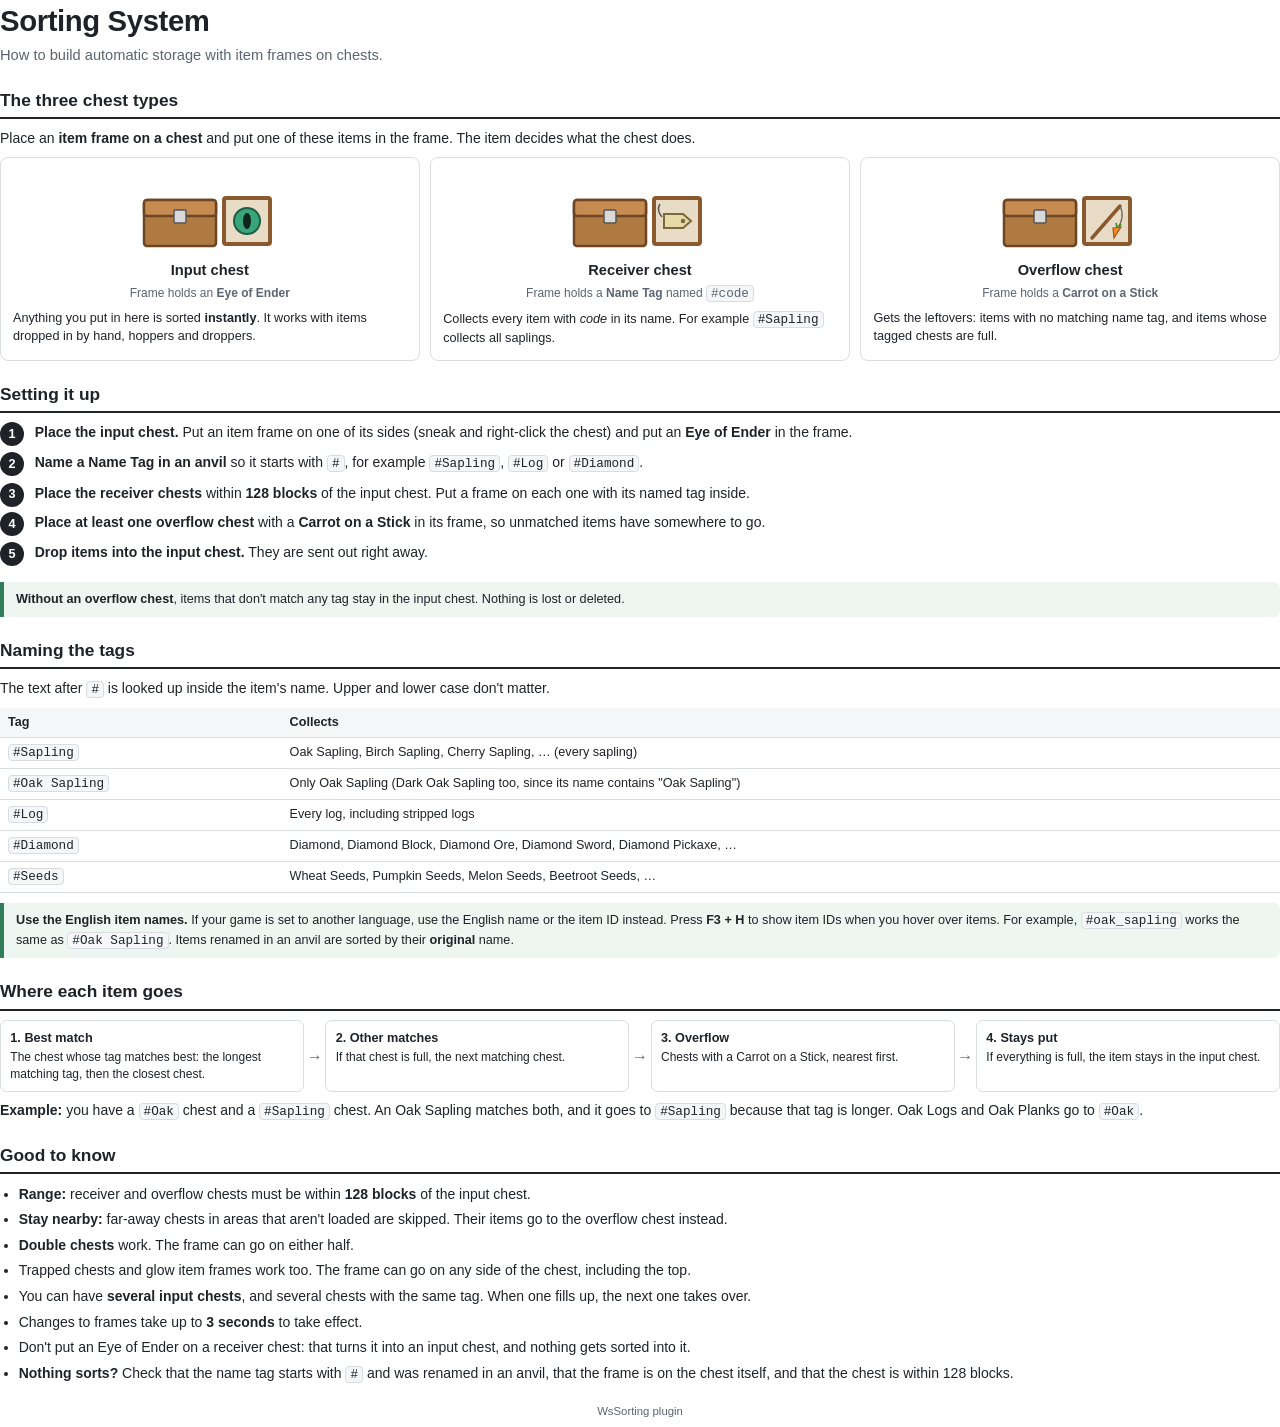
==== docs/guide.html @ a082437a "WsSorting 1.0.0 Item-frame driven chest sorter: Eye of Ender input chests, #code name-tag receivers," ====
<!DOCTYPE html>
<html lang="en">
<head>
<meta charset="utf-8">
<title>Sorting System Guide</title>
<style>
  @page { size: A4; margin: 16mm 16mm 14mm; }
  :root {
    --ink: #1f2328; --muted: #5b6470; --line: #d9dde3; --soft: #f4f6f8;
    --wood: #9a6a3a; --wood-dark: #6b4524; --accent: #2f7d5b;
  }
  * { box-sizing: border-box; }
  body { margin: 0; font: 10.5pt/1.45 "Segoe UI", Arial, sans-serif; color: var(--ink); background: #fff; }
  h1 { font-size: 22pt; margin: 0 0 2pt; letter-spacing: -0.3pt; }
  .sub { color: var(--muted); margin: 0 0 14pt; font-size: 11pt; }
  h2 { font-size: 13pt; margin: 16pt 0 7pt; padding-bottom: 3pt; border-bottom: 1.5pt solid var(--ink); }
  p { margin: 0 0 6pt; }
  code, .tag { font-family: Consolas, "Courier New", monospace; background: var(--soft); border: 0.75pt solid var(--line); border-radius: 3pt; padding: 0 3pt; font-size: 9.5pt; white-space: nowrap; }

  .roles { display: grid; grid-template-columns: repeat(3, 1fr); gap: 8pt; }
  .role { border: 0.75pt solid var(--line); border-radius: 6pt; padding: 9pt; break-inside: avoid; }
  .role svg { display: block; margin: 0 auto 6pt; }
  .role h3 { margin: 0 0 3pt; font-size: 11pt; text-align: center; }
  .role .what { text-align: center; color: var(--muted); font-size: 9pt; margin-bottom: 5pt; }
  .role p { font-size: 9.5pt; margin: 0; }

  ol.steps { margin: 0; padding: 0; list-style: none; counter-reset: s; }
  ol.steps li { counter-increment: s; position: relative; padding: 0 0 7pt 26pt; }
  ol.steps li::before { content: counter(s); position: absolute; left: 0; top: 0; width: 18pt; height: 18pt; border-radius: 50%; background: var(--ink); color: #fff; font-weight: 700; font-size: 9.5pt; display: flex; align-items: center; justify-content: center; }

  table { width: 100%; border-collapse: collapse; font-size: 9.5pt; }
  th, td { text-align: left; padding: 4pt 6pt; border-bottom: 0.75pt solid var(--line); vertical-align: top; }
  th { background: var(--soft); font-weight: 600; }

  .flow { display: flex; align-items: stretch; gap: 0; margin: 4pt 0 6pt; }
  .flow .box { flex: 1; border: 0.75pt solid var(--line); border-radius: 5pt; padding: 6pt 7pt; font-size: 9pt; background: #fff; }
  .flow .box b { display: block; font-size: 9.5pt; margin-bottom: 1pt; }
  .flow .arrow { width: 16pt; display: flex; align-items: center; justify-content: center; color: var(--muted); font-size: 12pt; }

  .note { border-left: 3pt solid var(--accent); background: #eef6f2; padding: 6pt 9pt; border-radius: 0 5pt 5pt 0; margin: 8pt 0; font-size: 9.5pt; }
  ul.tips { margin: 0; padding-left: 14pt; }
  ul.tips li { margin-bottom: 4pt; }
  .page2 { break-before: page; }
  .foot { margin-top: 14pt; color: var(--muted); font-size: 8.5pt; text-align: center; }
</style>
</head>
<body>

<svg width="0" height="0" style="position:absolute">
  <defs>
    <g id="chest">
      <rect x="4" y="30" width="72" height="46" rx="3" fill="#b07a43" stroke="#6b4524" stroke-width="2.5"/>
      <rect x="4" y="30" width="72" height="16" rx="3" fill="#c58b50" stroke="#6b4524" stroke-width="2.5"/>
      <rect x="34" y="40" width="12" height="13" rx="1.5" fill="#d9d9d9" stroke="#555" stroke-width="1.5"/>
    </g>
    <g id="frame">
      <rect x="84" y="28" width="46" height="46" rx="2" fill="#e9dcc7" stroke="#8a5a2e" stroke-width="4"/>
    </g>
  </defs>
</svg>

<h1>Sorting System</h1>
<p class="sub">How to build automatic storage with item frames on chests.</p>

<h2>The three chest types</h2>
<p>Place an <b>item frame on a chest</b> and put one of these items in the frame. The item decides what the chest does.</p>

<div class="roles">
  <div class="role">
    <svg width="140" height="82" viewBox="0 0 140 82" aria-label="Chest with Eye of Ender in a frame">
      <use href="#chest"/><use href="#frame"/>
      <circle cx="107" cy="51" r="13" fill="#3aa57a" stroke="#1d5e44" stroke-width="2"/>
      <ellipse cx="107" cy="51" rx="4" ry="8" fill="#10261c"/>
    </svg>
    <h3>Input chest</h3>
    <div class="what">Frame holds an <b>Eye of Ender</b></div>
    <p>Anything you put in here is sorted <b>instantly</b>. It works with items dropped in by hand, hoppers and droppers.</p>
  </div>
  <div class="role">
    <svg width="140" height="82" viewBox="0 0 140 82" aria-label="Chest with a name tag in a frame">
      <use href="#chest"/><use href="#frame"/>
      <path d="M94 44 L113 44 L121 51 L113 58 L94 58 Z" fill="#e8d9a8" stroke="#7a6a3a" stroke-width="2"/>
      <circle cx="113" cy="51" r="2.2" fill="#7a6a3a"/>
      <path d="M92 47 Q86 40 90 34" fill="none" stroke="#555" stroke-width="1.5"/>
    </svg>
    <h3>Receiver chest</h3>
    <div class="what">Frame holds a <b>Name Tag</b> named <span class="tag">#code</span></div>
    <p>Collects every item with <i>code</i> in its name. For example <span class="tag">#Sapling</span> collects all saplings.</p>
  </div>
  <div class="role">
    <svg width="140" height="82" viewBox="0 0 140 82" aria-label="Chest with a Carrot on a Stick in a frame">
      <use href="#chest"/><use href="#frame"/>
      <line x1="92" y1="68" x2="120" y2="36" stroke="#8a5a2e" stroke-width="3.5" stroke-linecap="round"/>
      <path d="M120 36 Q126 48 116 60" fill="none" stroke="#666" stroke-width="1.2"/>
      <path d="M113 58 L121 57 L114 68 Z" fill="#f08a24" stroke="#a4540f" stroke-width="1.2"/>
      <path d="M117 57 L116 53 M119 57 L121 54" stroke="#3a8a2a" stroke-width="1.6"/>
    </svg>
    <h3>Overflow chest</h3>
    <div class="what">Frame holds a <b>Carrot on a Stick</b></div>
    <p>Gets the leftovers: items with no matching name tag, and items whose tagged chests are full.</p>
  </div>
</div>

<h2>Setting it up</h2>
<ol class="steps">
  <li><b>Place the input chest.</b> Put an item frame on one of its sides (sneak and right-click the chest) and put an <b>Eye of Ender</b> in the frame.</li>
  <li><b>Name a Name Tag in an anvil</b> so it starts with <span class="tag">#</span>, for example <span class="tag">#Sapling</span>, <span class="tag">#Log</span> or <span class="tag">#Diamond</span>.</li>
  <li><b>Place the receiver chests</b> within <b>128 blocks</b> of the input chest. Put a frame on each one with its named tag inside.</li>
  <li><b>Place at least one overflow chest</b> with a <b>Carrot on a Stick</b> in its frame, so unmatched items have somewhere to go.</li>
  <li><b>Drop items into the input chest.</b> They are sent out right away.</li>
</ol>

<div class="note"><b>Without an overflow chest</b>, items that don't match any tag stay in the input chest. Nothing is lost or deleted.</div>

<div class="page2"></div>

<h2>Naming the tags</h2>
<p>The text after <span class="tag">#</span> is looked up inside the item's name. Upper and lower case don't matter.</p>
<table>
  <tr><th style="width:22%">Tag</th><th>Collects</th></tr>
  <tr><td><span class="tag">#Sapling</span></td><td>Oak Sapling, Birch Sapling, Cherry Sapling, … (every sapling)</td></tr>
  <tr><td><span class="tag">#Oak Sapling</span></td><td>Only Oak Sapling (Dark Oak Sapling too, since its name contains "Oak Sapling")</td></tr>
  <tr><td><span class="tag">#Log</span></td><td>Every log, including stripped logs</td></tr>
  <tr><td><span class="tag">#Diamond</span></td><td>Diamond, Diamond Block, Diamond Ore, Diamond Sword, Diamond Pickaxe, …</td></tr>
  <tr><td><span class="tag">#Seeds</span></td><td>Wheat Seeds, Pumpkin Seeds, Melon Seeds, Beetroot Seeds, …</td></tr>
</table>

<div class="note">
  <b>Use the English item names.</b> If your game is set to another language, use the English name or the item ID instead.
  Press <b>F3 + H</b> to show item IDs when you hover over items. For example, <span class="tag">#oak_sapling</span> works the same as <span class="tag">#Oak Sapling</span>.
  Items renamed in an anvil are sorted by their <b>original</b> name.
</div>

<h2>Where each item goes</h2>
<div class="flow">
  <div class="box"><b>1. Best match</b>The chest whose tag matches best: the longest matching tag, then the closest chest.</div>
  <div class="arrow">&#8594;</div>
  <div class="box"><b>2. Other matches</b>If that chest is full, the next matching chest.</div>
  <div class="arrow">&#8594;</div>
  <div class="box"><b>3. Overflow</b>Chests with a Carrot on a Stick, nearest first.</div>
  <div class="arrow">&#8594;</div>
  <div class="box"><b>4. Stays put</b>If everything is full, the item stays in the input chest.</div>
</div>
<p><b>Example:</b> you have a <span class="tag">#Oak</span> chest and a <span class="tag">#Sapling</span> chest. An Oak Sapling matches both, and it goes to <span class="tag">#Sapling</span> because that tag is longer. Oak Logs and Oak Planks go to <span class="tag">#Oak</span>.</p>

<h2>Good to know</h2>
<ul class="tips">
  <li><b>Range:</b> receiver and overflow chests must be within <b>128 blocks</b> of the input chest.</li>
  <li><b>Stay nearby:</b> far-away chests in areas that aren't loaded are skipped. Their items go to the overflow chest instead.</li>
  <li><b>Double chests</b> work. The frame can go on either half.</li>
  <li>Trapped chests and glow item frames work too. The frame can go on any side of the chest, including the top.</li>
  <li>You can have <b>several input chests</b>, and several chests with the same tag. When one fills up, the next one takes over.</li>
  <li>Changes to frames take up to <b>3 seconds</b> to take effect.</li>
  <li>Don't put an Eye of Ender on a receiver chest: that turns it into an input chest, and nothing gets sorted into it.</li>
  <li><b>Nothing sorts?</b> Check that the name tag starts with <span class="tag">#</span> and was renamed in an anvil, that the frame is on the chest itself, and that the chest is within 128 blocks.</li>
</ul>

<p class="foot">WsSorting plugin</p>
</body>
</html>
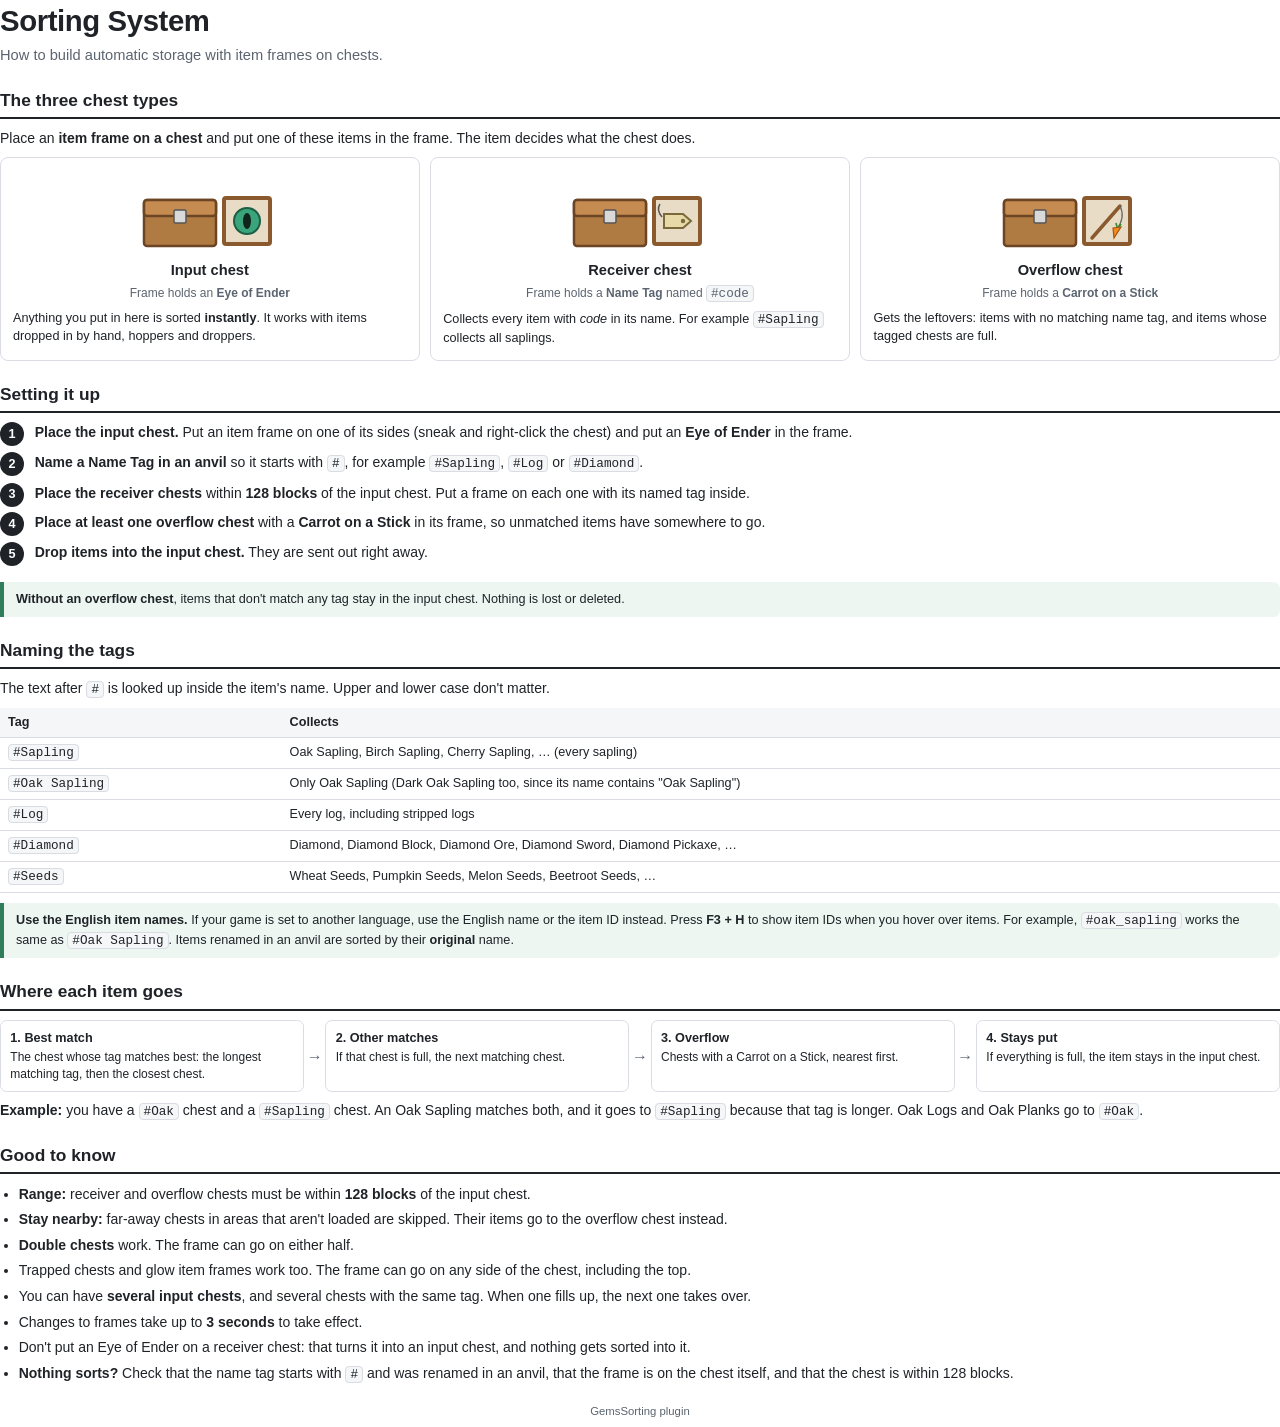
==== commit 311dfc3c: "Rename WsSorting to GemsSorting and document it in the README Rename the plugin, package, main class" ====
--- a/docs/guide.html
+++ b/docs/guide.html
@@ -155,6 +155,6 @@
   <li><b>Nothing sorts?</b> Check that the name tag starts with <span class="tag">#</span> and was renamed in an anvil, that the frame is on the chest itself, and that the chest is within 128 blocks.</li>
 </ul>
 
-<p class="foot">WsSorting plugin</p>
+<p class="foot">GemsSorting plugin</p>
 </body>
 </html>
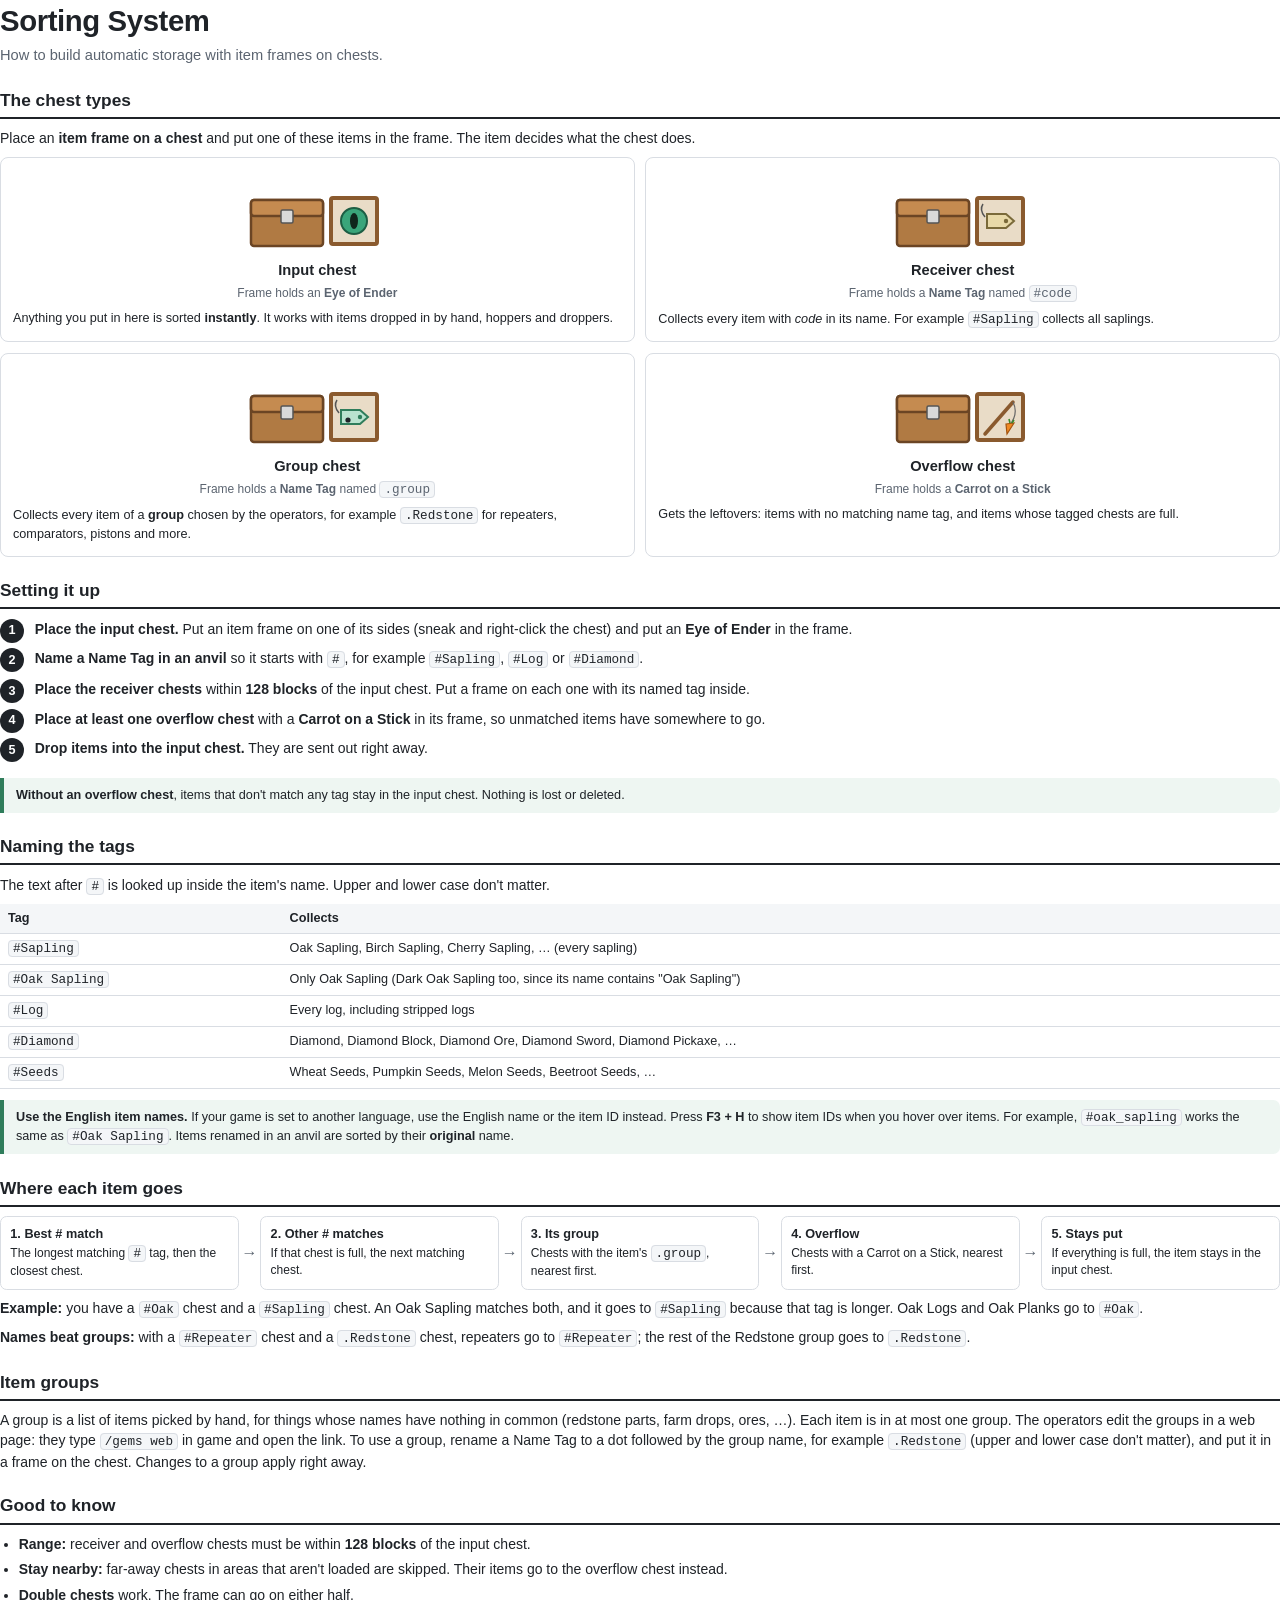
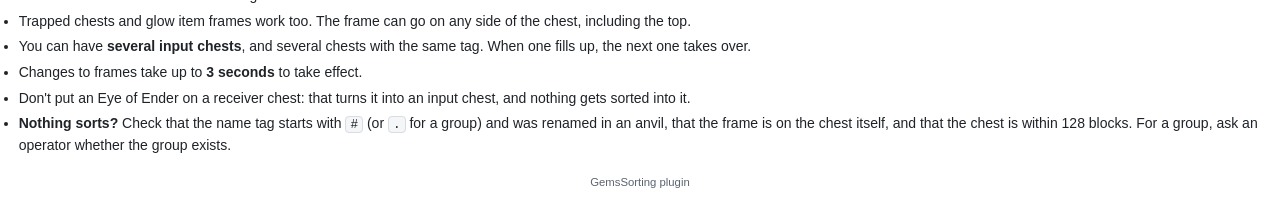
==== commit 3165fcce: "Release 1.1.0: item groups and web editor Add ".group" name tags: a chest collects the items of a gr" ====
--- a/docs/guide.html
+++ b/docs/guide.html
@@ -17,7 +17,7 @@
   p { margin: 0 0 6pt; }
   code, .tag { font-family: Consolas, "Courier New", monospace; background: var(--soft); border: 0.75pt solid var(--line); border-radius: 3pt; padding: 0 3pt; font-size: 9.5pt; white-space: nowrap; }
 
-  .roles { display: grid; grid-template-columns: repeat(3, 1fr); gap: 8pt; }
+  .roles { display: grid; grid-template-columns: repeat(2, 1fr); gap: 8pt; }
   .role { border: 0.75pt solid var(--line); border-radius: 6pt; padding: 9pt; break-inside: avoid; }
   .role svg { display: block; margin: 0 auto 6pt; }
   .role h3 { margin: 0 0 3pt; font-size: 11pt; text-align: center; }
@@ -62,7 +62,7 @@
 <h1>Sorting System</h1>
 <p class="sub">How to build automatic storage with item frames on chests.</p>
 
-<h2>The three chest types</h2>
+<h2>The chest types</h2>
 <p>Place an <b>item frame on a chest</b> and put one of these items in the frame. The item decides what the chest does.</p>
 
 <div class="roles">
@@ -86,6 +86,18 @@
     <h3>Receiver chest</h3>
     <div class="what">Frame holds a <b>Name Tag</b> named <span class="tag">#code</span></div>
     <p>Collects every item with <i>code</i> in its name. For example <span class="tag">#Sapling</span> collects all saplings.</p>
+  </div>
+  <div class="role">
+    <svg width="140" height="82" viewBox="0 0 140 82" aria-label="Chest with a .group name tag in a frame">
+      <use href="#chest"/><use href="#frame"/>
+      <path d="M94 44 L113 44 L121 51 L113 58 L94 58 Z" fill="#b9e3cf" stroke="#2f7d5b" stroke-width="2"/>
+      <circle cx="113" cy="51" r="2.2" fill="#2f7d5b"/>
+      <circle cx="101" cy="54" r="2.6" fill="#1f2328"/>
+      <path d="M92 47 Q86 40 90 34" fill="none" stroke="#555" stroke-width="1.5"/>
+    </svg>
+    <h3>Group chest</h3>
+    <div class="what">Frame holds a <b>Name Tag</b> named <span class="tag">.group</span></div>
+    <p>Collects every item of a <b>group</b> chosen by the operators, for example <span class="tag">.Redstone</span> for repeaters, comparators, pistons and more.</p>
   </div>
   <div class="role">
     <svg width="140" height="82" viewBox="0 0 140 82" aria-label="Chest with a Carrot on a Stick in a frame">
@@ -133,15 +145,21 @@
 
 <h2>Where each item goes</h2>
 <div class="flow">
-  <div class="box"><b>1. Best match</b>The chest whose tag matches best: the longest matching tag, then the closest chest.</div>
+  <div class="box"><b>1. Best # match</b>The longest matching <span class="tag">#</span> tag, then the closest chest.</div>
   <div class="arrow">&#8594;</div>
-  <div class="box"><b>2. Other matches</b>If that chest is full, the next matching chest.</div>
+  <div class="box"><b>2. Other # matches</b>If that chest is full, the next matching chest.</div>
   <div class="arrow">&#8594;</div>
-  <div class="box"><b>3. Overflow</b>Chests with a Carrot on a Stick, nearest first.</div>
+  <div class="box"><b>3. Its group</b>Chests with the item's <span class="tag">.group</span>, nearest first.</div>
   <div class="arrow">&#8594;</div>
-  <div class="box"><b>4. Stays put</b>If everything is full, the item stays in the input chest.</div>
+  <div class="box"><b>4. Overflow</b>Chests with a Carrot on a Stick, nearest first.</div>
+  <div class="arrow">&#8594;</div>
+  <div class="box"><b>5. Stays put</b>If everything is full, the item stays in the input chest.</div>
 </div>
 <p><b>Example:</b> you have a <span class="tag">#Oak</span> chest and a <span class="tag">#Sapling</span> chest. An Oak Sapling matches both, and it goes to <span class="tag">#Sapling</span> because that tag is longer. Oak Logs and Oak Planks go to <span class="tag">#Oak</span>.</p>
+<p><b>Names beat groups:</b> with a <span class="tag">#Repeater</span> chest and a <span class="tag">.Redstone</span> chest, repeaters go to <span class="tag">#Repeater</span>; the rest of the Redstone group goes to <span class="tag">.Redstone</span>.</p>
+
+<h2>Item groups</h2>
+<p>A group is a list of items picked by hand, for things whose names have nothing in common (redstone parts, farm drops, ores, …). Each item is in at most one group. The operators edit the groups in a web page: they type <span class="tag">/gems web</span> in game and open the link. To use a group, rename a Name Tag to a dot followed by the group name, for example <span class="tag">.Redstone</span> (upper and lower case don't matter), and put it in a frame on the chest. Changes to a group apply right away.</p>
 
 <h2>Good to know</h2>
 <ul class="tips">
@@ -152,7 +170,7 @@
   <li>You can have <b>several input chests</b>, and several chests with the same tag. When one fills up, the next one takes over.</li>
   <li>Changes to frames take up to <b>3 seconds</b> to take effect.</li>
   <li>Don't put an Eye of Ender on a receiver chest: that turns it into an input chest, and nothing gets sorted into it.</li>
-  <li><b>Nothing sorts?</b> Check that the name tag starts with <span class="tag">#</span> and was renamed in an anvil, that the frame is on the chest itself, and that the chest is within 128 blocks.</li>
+  <li><b>Nothing sorts?</b> Check that the name tag starts with <span class="tag">#</span> (or <span class="tag">.</span> for a group) and was renamed in an anvil, that the frame is on the chest itself, and that the chest is within 128 blocks. For a group, ask an operator whether the group exists.</li>
 </ul>
 
 <p class="foot">GemsSorting plugin</p>
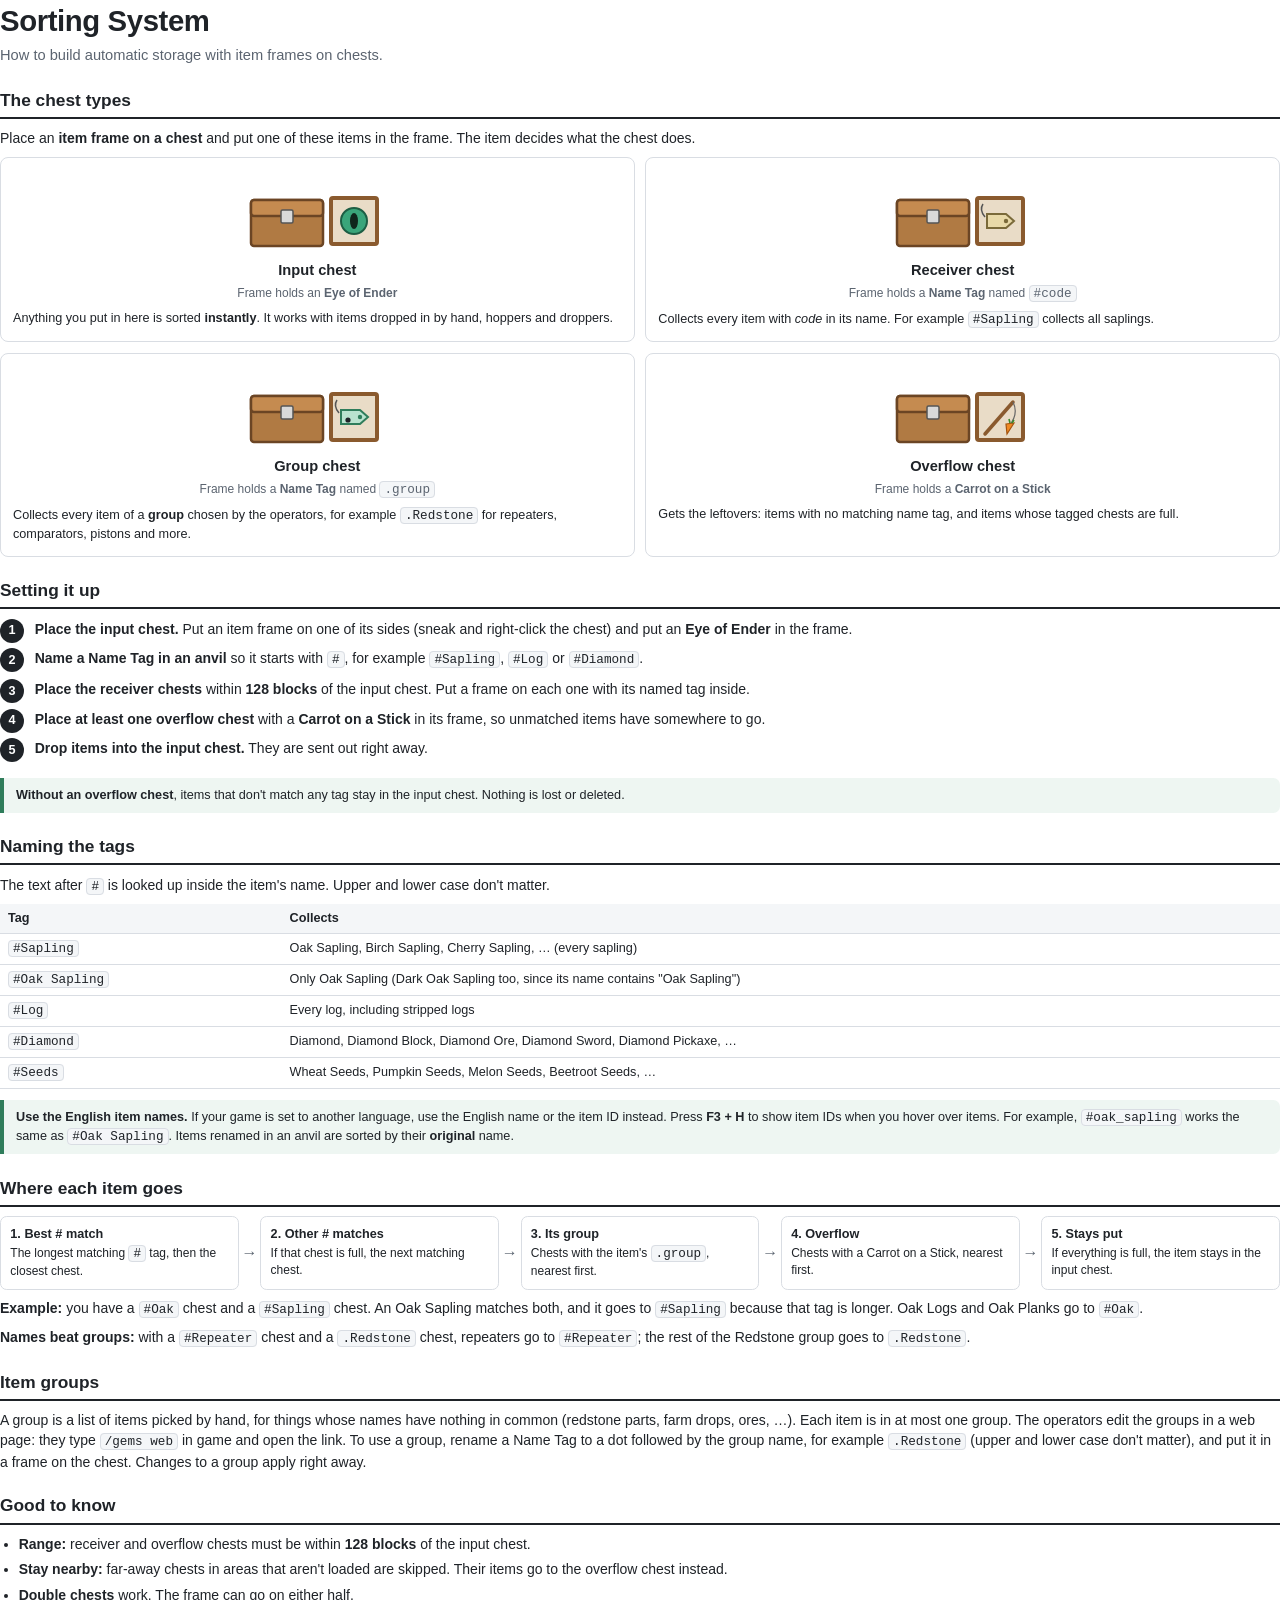
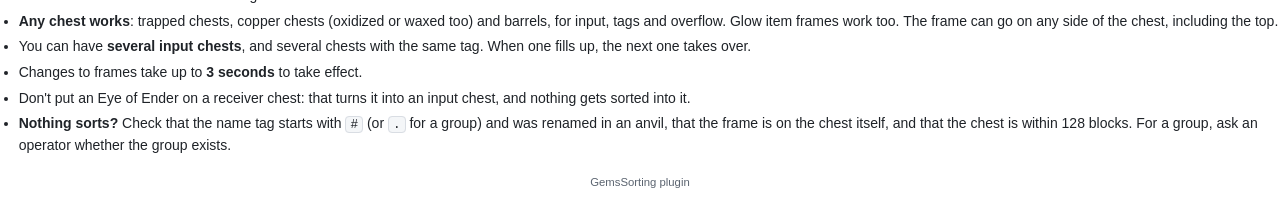
==== commit 5a0c64c6: "Release 1.2.0: copper chests and barrels, group search Treat every chest type (normal, trapped, copp" ====
--- a/docs/guide.html
+++ b/docs/guide.html
@@ -166,7 +166,7 @@
   <li><b>Range:</b> receiver and overflow chests must be within <b>128 blocks</b> of the input chest.</li>
   <li><b>Stay nearby:</b> far-away chests in areas that aren't loaded are skipped. Their items go to the overflow chest instead.</li>
   <li><b>Double chests</b> work. The frame can go on either half.</li>
-  <li>Trapped chests and glow item frames work too. The frame can go on any side of the chest, including the top.</li>
+  <li><b>Any chest works</b>: trapped chests, copper chests (oxidized or waxed too) and barrels, for input, tags and overflow. Glow item frames work too. The frame can go on any side of the chest, including the top.</li>
   <li>You can have <b>several input chests</b>, and several chests with the same tag. When one fills up, the next one takes over.</li>
   <li>Changes to frames take up to <b>3 seconds</b> to take effect.</li>
   <li>Don't put an Eye of Ender on a receiver chest: that turns it into an input chest, and nothing gets sorted into it.</li>
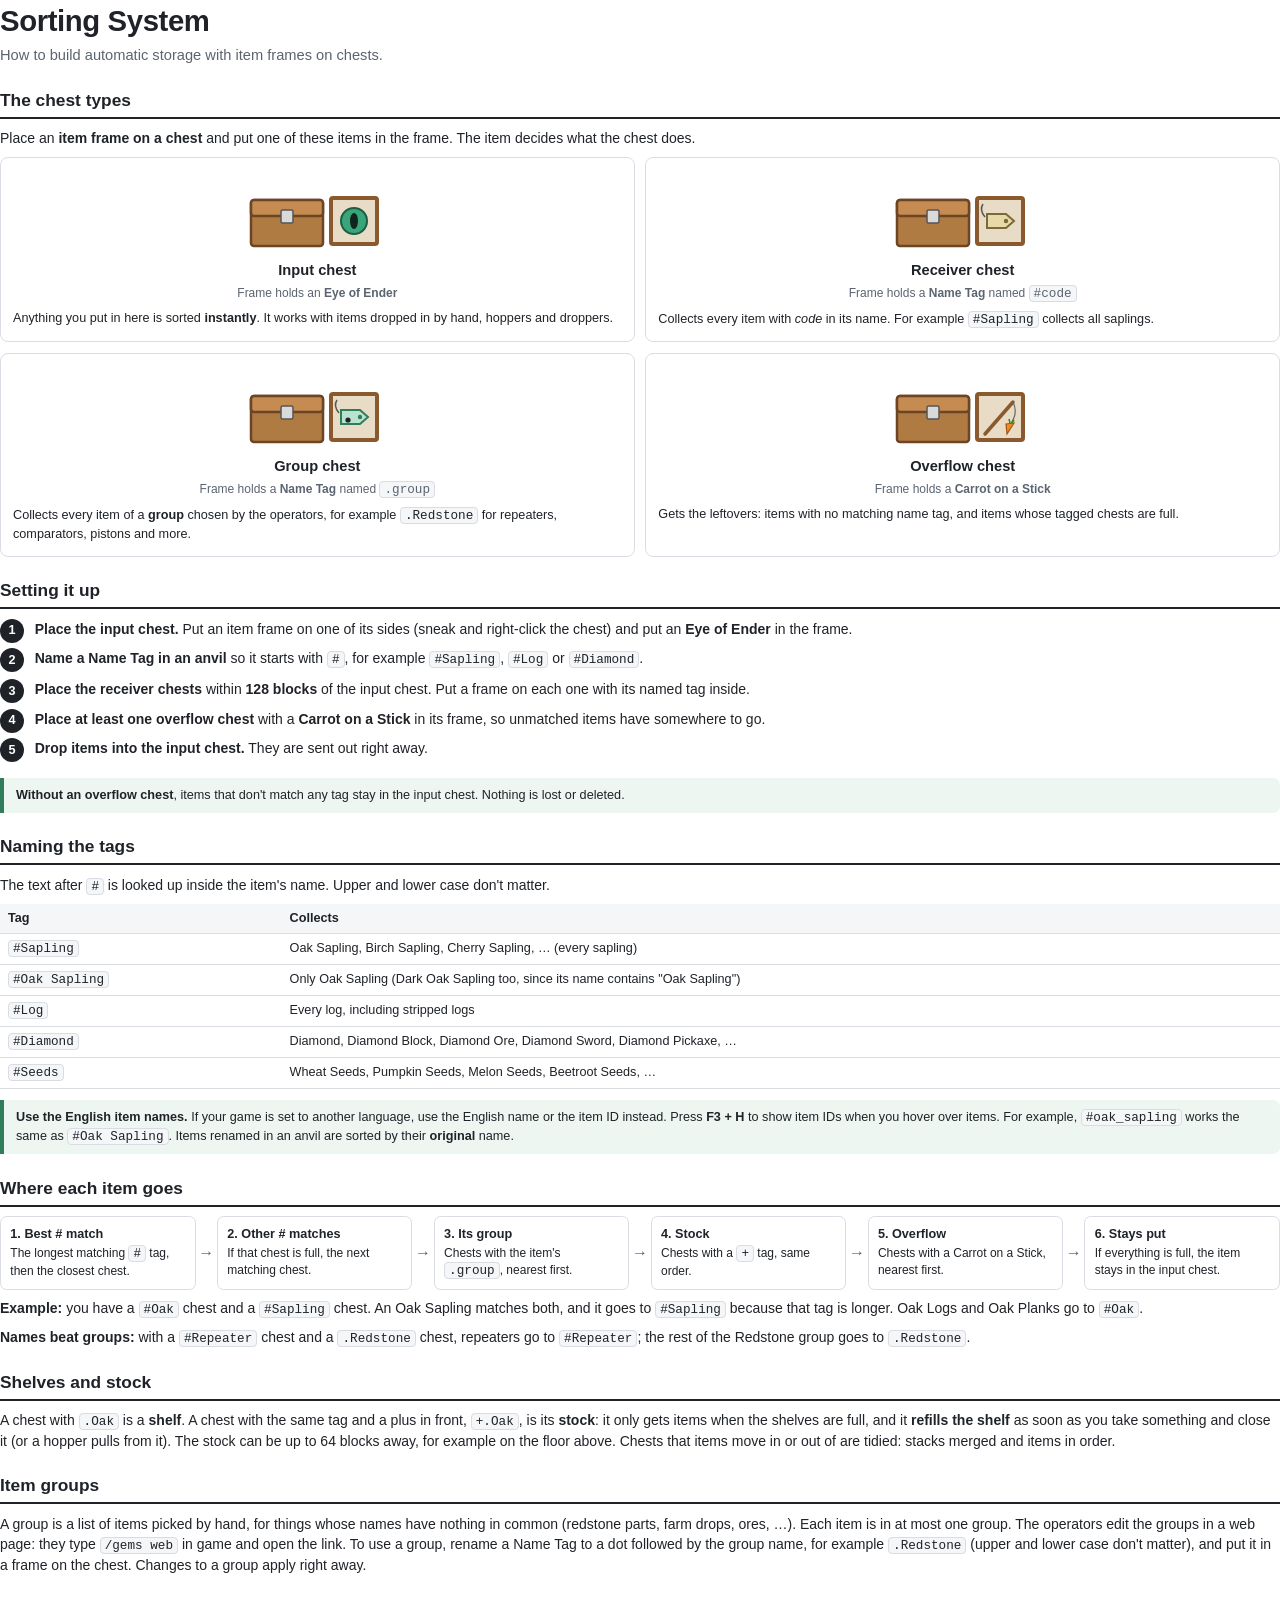
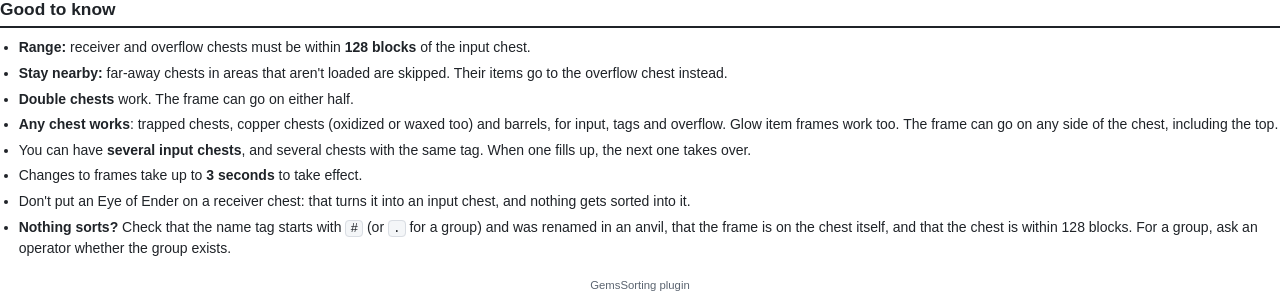
==== commit e524a8eb: "Release 1.3.0: stock chests that refill shelves, tidy chests A tag with "+" in front marks stock for" ====
--- a/docs/guide.html
+++ b/docs/guide.html
@@ -151,12 +151,17 @@
   <div class="arrow">&#8594;</div>
   <div class="box"><b>3. Its group</b>Chests with the item's <span class="tag">.group</span>, nearest first.</div>
   <div class="arrow">&#8594;</div>
-  <div class="box"><b>4. Overflow</b>Chests with a Carrot on a Stick, nearest first.</div>
+  <div class="box"><b>4. Stock</b>Chests with a <span class="tag">+</span> tag, same order.</div>
   <div class="arrow">&#8594;</div>
-  <div class="box"><b>5. Stays put</b>If everything is full, the item stays in the input chest.</div>
+  <div class="box"><b>5. Overflow</b>Chests with a Carrot on a Stick, nearest first.</div>
+  <div class="arrow">&#8594;</div>
+  <div class="box"><b>6. Stays put</b>If everything is full, the item stays in the input chest.</div>
 </div>
 <p><b>Example:</b> you have a <span class="tag">#Oak</span> chest and a <span class="tag">#Sapling</span> chest. An Oak Sapling matches both, and it goes to <span class="tag">#Sapling</span> because that tag is longer. Oak Logs and Oak Planks go to <span class="tag">#Oak</span>.</p>
 <p><b>Names beat groups:</b> with a <span class="tag">#Repeater</span> chest and a <span class="tag">.Redstone</span> chest, repeaters go to <span class="tag">#Repeater</span>; the rest of the Redstone group goes to <span class="tag">.Redstone</span>.</p>
+
+<h2>Shelves and stock</h2>
+<p>A chest with <span class="tag">.Oak</span> is a <b>shelf</b>. A chest with the same tag and a plus in front, <span class="tag">+.Oak</span>, is its <b>stock</b>: it only gets items when the shelves are full, and it <b>refills the shelf</b> as soon as you take something and close it (or a hopper pulls from it). The stock can be up to 64 blocks away, for example on the floor above. Chests that items move in or out of are tidied: stacks merged and items in order.</p>
 
 <h2>Item groups</h2>
 <p>A group is a list of items picked by hand, for things whose names have nothing in common (redstone parts, farm drops, ores, …). Each item is in at most one group. The operators edit the groups in a web page: they type <span class="tag">/gems web</span> in game and open the link. To use a group, rename a Name Tag to a dot followed by the group name, for example <span class="tag">.Redstone</span> (upper and lower case don't matter), and put it in a frame on the chest. Changes to a group apply right away.</p>
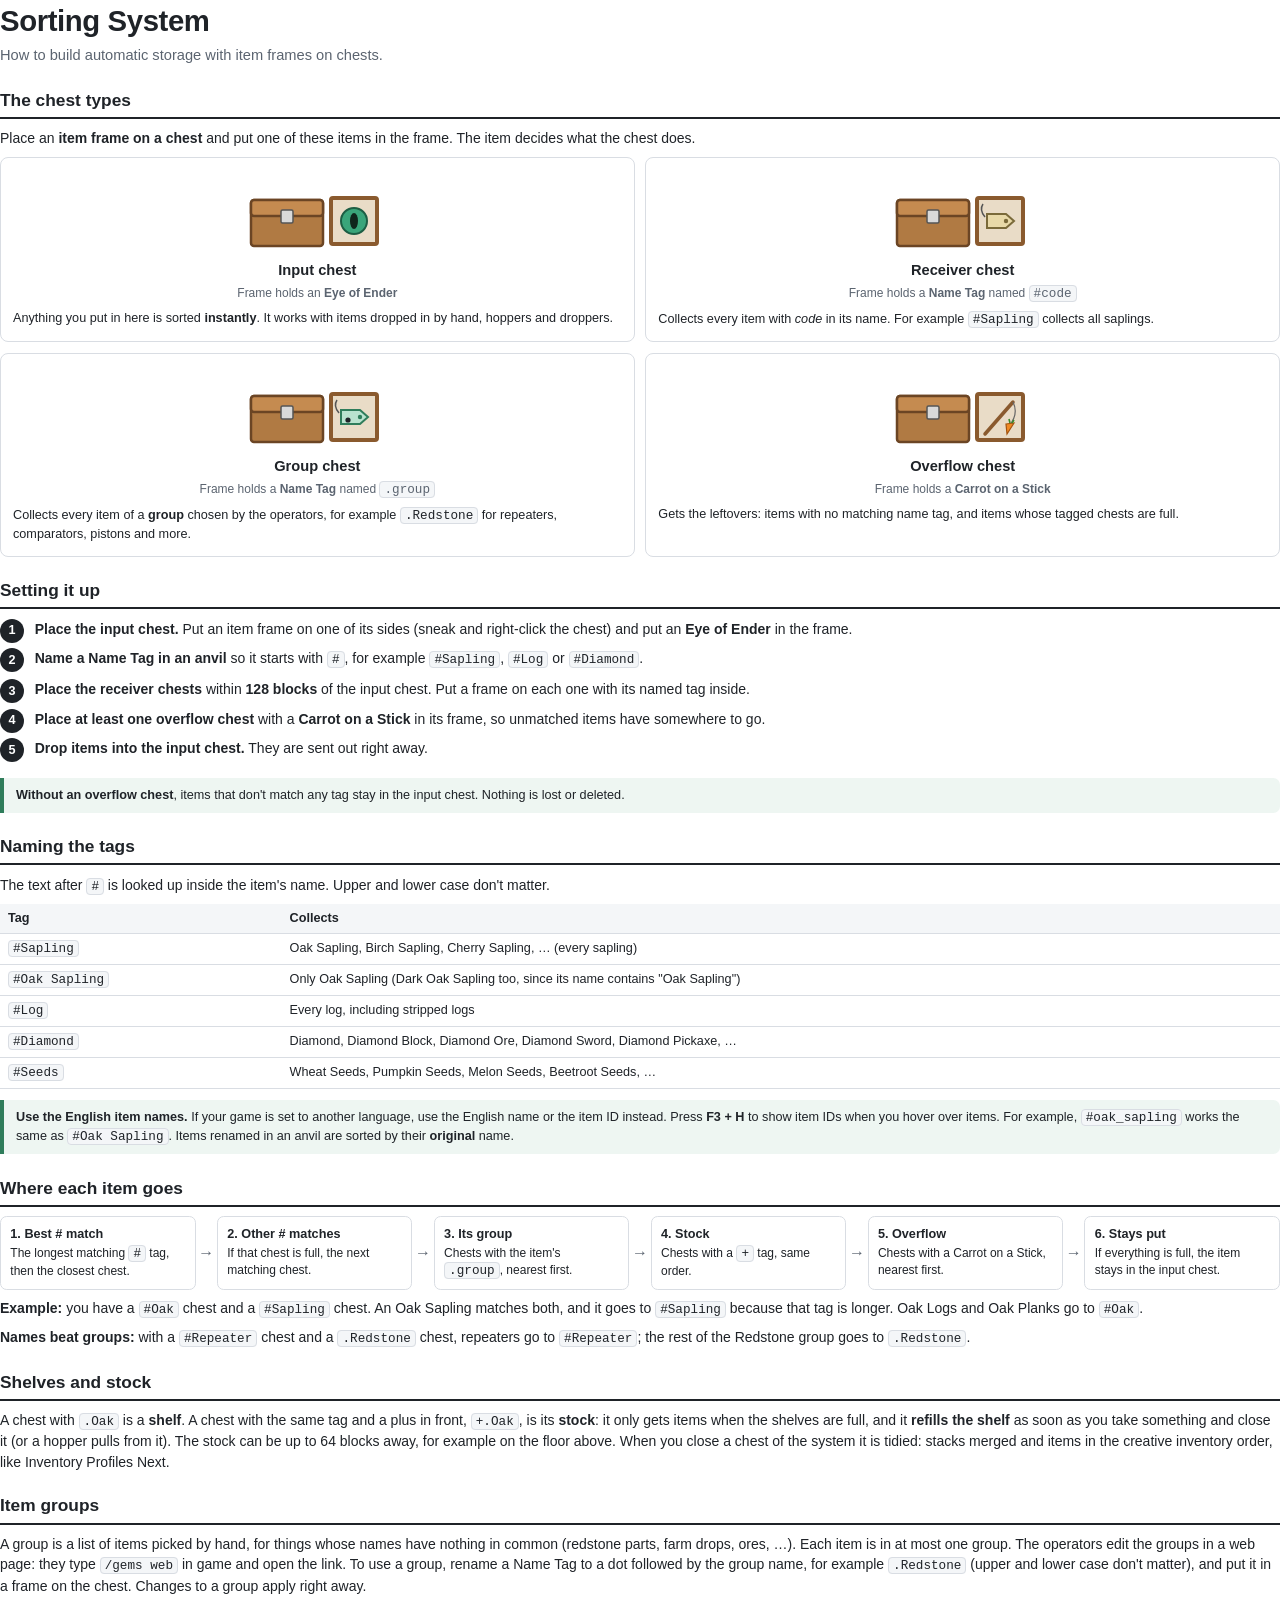
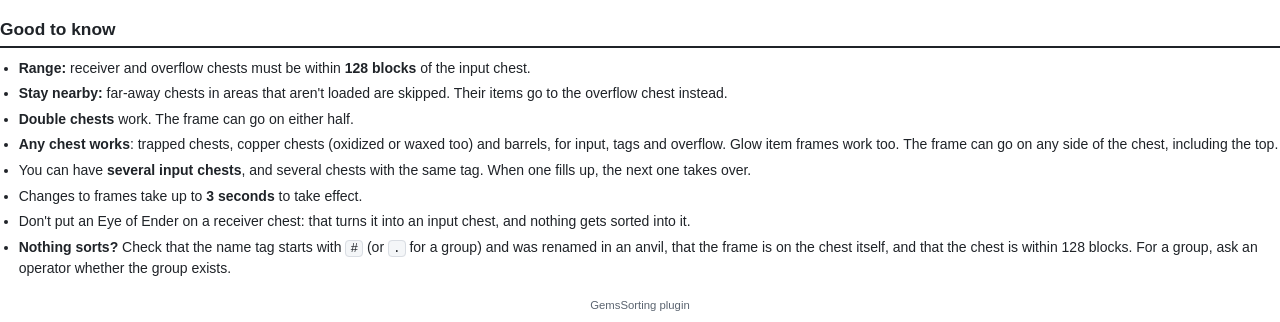
==== commit 1f594a23: "Release 1.3.1: tidy on close, Inventory Profiles Next order Tidy input, shelf, stock and overflow ch" ====
--- a/docs/guide.html
+++ b/docs/guide.html
@@ -161,7 +161,7 @@
 <p><b>Names beat groups:</b> with a <span class="tag">#Repeater</span> chest and a <span class="tag">.Redstone</span> chest, repeaters go to <span class="tag">#Repeater</span>; the rest of the Redstone group goes to <span class="tag">.Redstone</span>.</p>
 
 <h2>Shelves and stock</h2>
-<p>A chest with <span class="tag">.Oak</span> is a <b>shelf</b>. A chest with the same tag and a plus in front, <span class="tag">+.Oak</span>, is its <b>stock</b>: it only gets items when the shelves are full, and it <b>refills the shelf</b> as soon as you take something and close it (or a hopper pulls from it). The stock can be up to 64 blocks away, for example on the floor above. Chests that items move in or out of are tidied: stacks merged and items in order.</p>
+<p>A chest with <span class="tag">.Oak</span> is a <b>shelf</b>. A chest with the same tag and a plus in front, <span class="tag">+.Oak</span>, is its <b>stock</b>: it only gets items when the shelves are full, and it <b>refills the shelf</b> as soon as you take something and close it (or a hopper pulls from it). The stock can be up to 64 blocks away, for example on the floor above. When you close a chest of the system it is tidied: stacks merged and items in the creative inventory order, like Inventory Profiles Next.</p>
 
 <h2>Item groups</h2>
 <p>A group is a list of items picked by hand, for things whose names have nothing in common (redstone parts, farm drops, ores, …). Each item is in at most one group. The operators edit the groups in a web page: they type <span class="tag">/gems web</span> in game and open the link. To use a group, rename a Name Tag to a dot followed by the group name, for example <span class="tag">.Redstone</span> (upper and lower case don't matter), and put it in a frame on the chest. Changes to a group apply right away.</p>
